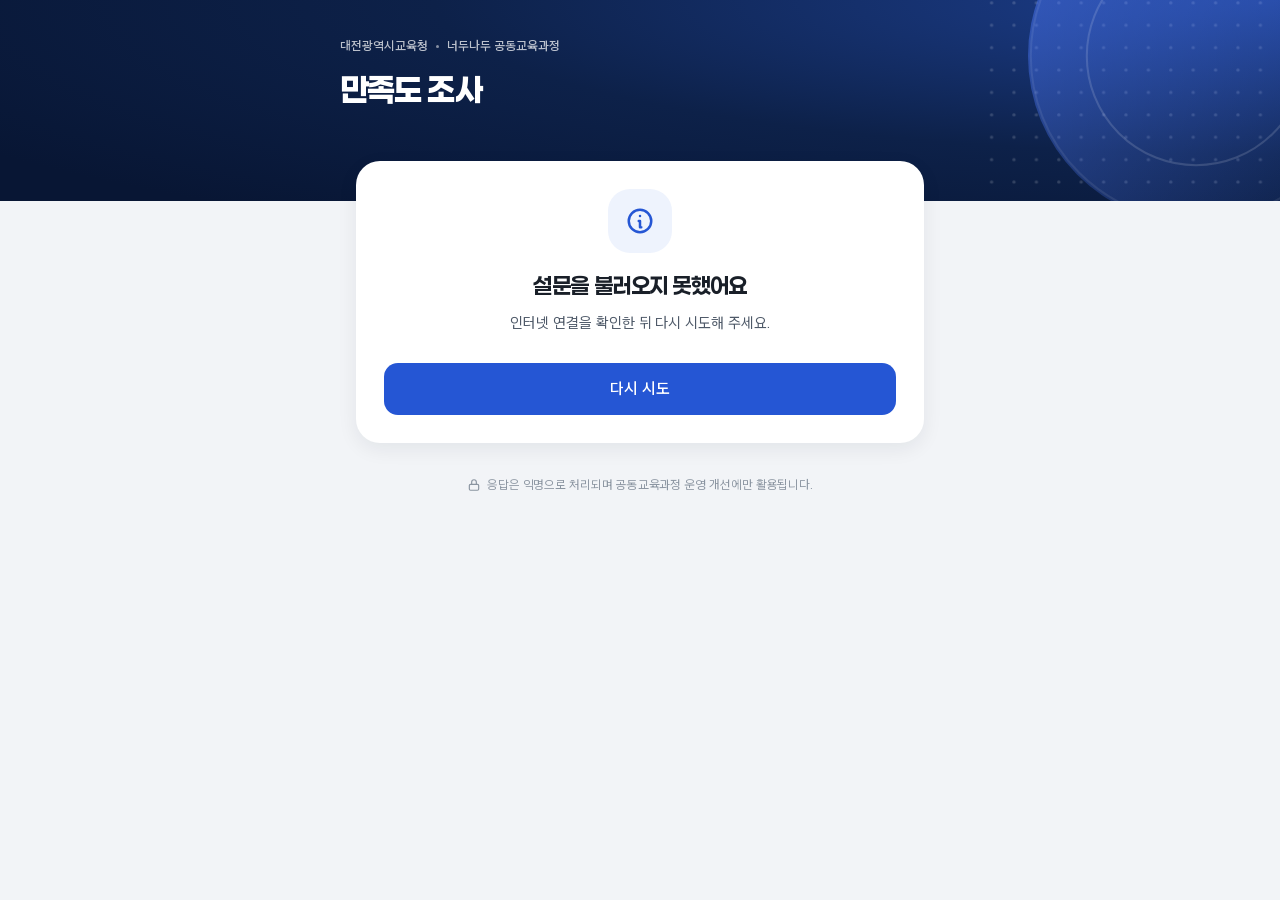
==== survey/index.html @ 4ab80ea1 "공동교육과정 만족도 조사 학생 설문 페이지 추가 (/survey/) - 학생이 QR로 접속해 강좌를 고르고 익명으로 응답하는 화면 - 워크스페이스 만족도 조사(admin.djhs-" ====
<!doctype html>
<html lang="ko">
<head>
  <meta charset="utf-8">
  <meta name="viewport" content="width=device-width, initial-scale=1, viewport-fit=cover">
  <meta name="theme-color" content="#0d2149">
  <meta name="robots" content="noindex">
  <title>공동교육과정 만족도 조사</title>
  <link rel="preconnect" href="https://fonts.googleapis.com">
  <link rel="preconnect" href="https://fonts.gstatic.com" crossorigin>
  <link rel="stylesheet" href="https://fonts.googleapis.com/css2?family=Asta+Sans:wght@400..800&display=swap">
  <link rel="icon" href="../favicon.ico">
  <link rel="icon" type="image/png" sizes="32x32" href="../favicon-32x32.png">
  <link rel="apple-touch-icon" href="../favicon-180x180.png">
  <link rel="stylesheet" href="assets/fonts/fonts.css?v=20261021">
  <link rel="stylesheet" href="assets/base.css?v=20261021">
  <link rel="stylesheet" href="assets/survey.css?v=20261021">
</head>
<body>
  <div id="demo-banner" class="demo-banner hidden">데모 모드 — 가상 데이터로 동작하며 응답은 저장되지 않습니다.</div>

  <header class="hero">
    <svg class="hero-art" viewBox="0 0 400 300" aria-hidden="true" preserveAspectRatio="xMaxYMin slice">
      <defs>
        <pattern id="dots" width="16" height="16" patternUnits="userSpaceOnUse"><circle cx="2" cy="2" r="1.2" fill="rgba(255,255,255,.16)"/></pattern>
        <linearGradient id="glow" x1="0" y1="0" x2="1" y2="1"><stop offset="0" stop-color="#4f7cff" stop-opacity=".55"/><stop offset="1" stop-color="#4f7cff" stop-opacity="0"/></linearGradient>
      </defs>
      <rect x="180" y="0" width="220" height="190" fill="url(#dots)"/>
      <circle cx="340" cy="40" r="120" fill="url(#glow)"/>
      <circle cx="340" cy="40" r="78" fill="none" stroke="rgba(255,255,255,.14)" stroke-width="1.5"/>
      <circle cx="340" cy="40" r="118" fill="none" stroke="rgba(255,255,255,.08)" stroke-width="1.5"/>
    </svg>
    <div class="hero-inner">
      <div class="hero-kicker"><span id="org-name">대전광역시교육청</span><i></i><span id="program-name">너두나두 공동교육과정</span></div>
      <h1 class="hero-title" id="survey-title"><span class="t-main">만족도 조사</span></h1>
      <div class="hero-chips" id="hero-chips"></div>
    </div>
  </header>

  <main class="wrap" id="app">
    <div class="panel center-state"><div class="spinner" aria-hidden="true"></div><p>설문을 불러오는 중…</p></div>
  </main>

  <footer class="foot" id="foot">
    <svg viewBox="0 0 24 24" width="14" height="14" fill="none" stroke="currentColor" stroke-width="2" stroke-linecap="round" stroke-linejoin="round" aria-hidden="true"><rect x="4" y="11" width="16" height="10" rx="2"/><path d="M8 11V7a4 4 0 0 1 8 0v4"/></svg>
    응답은 익명으로 처리되며 공동교육과정 운영 개선에만 활용됩니다.
  </footer>
  <div class="toast-wrap" id="toasts" aria-live="polite"></div>

  <script src="assets/config.js?v=20261021"></script>
  <script src="assets/default-questions.js?v=20261021"></script>
  <script src="assets/api.js?v=20261021"></script>
  <script src="assets/survey.js?v=20261021b"></script>
</body>
</html>
---- survey/assets/fonts/fonts.css ----
/* 페이퍼로지(Paperlogy) — 제목·숫자용 디스플레이 서체, SIL OFL 1.1 (OFL-Paperlogy.txt)
   본문·UI 서체 Asta Sans는 HTML에서 Google Fonts로 불러옵니다. */
@font-face {
  font-family: "Paperlogy";
  src: url("Paperlogy-5Medium.woff2") format("woff2");
  font-weight: 500; font-style: normal; font-display: swap;
}
@font-face {
  font-family: "Paperlogy";
  src: url("Paperlogy-6SemiBold.woff2") format("woff2");
  font-weight: 600; font-style: normal; font-display: swap;
}
@font-face {
  font-family: "Paperlogy";
  src: url("Paperlogy-7Bold.woff2") format("woff2");
  font-weight: 700; font-style: normal; font-display: swap;
}
@font-face {
  font-family: "Paperlogy";
  src: url("Paperlogy-8ExtraBold.woff2") format("woff2");
  font-weight: 800; font-style: normal; font-display: swap;
}
---- survey/assets/base.css ----
/* =====================================================================
 *  디자인 시스템 — 공동교육과정 만족도 조사
 *  제목·숫자: 페이퍼로지(Paperlogy) / 본문·UI: Asta Sans
 *  참고: 토스 디자인(여백·회색 체계·큰 터치 영역), KRDS(공공 서비스 신뢰감),
 *        Linear·Stripe 대시보드(절제된 선·표 가독성)
 * ===================================================================== */
:root {
  color-scheme: light;

  /* 서체 */
  --font-display: "Paperlogy", "Asta Sans", "Apple SD Gothic Neo", "Malgun Gothic", "맑은 고딕", sans-serif;
  --font-body: "Asta Sans", "Apple SD Gothic Neo", "Malgun Gothic", "맑은 고딕", "Noto Sans KR", system-ui, sans-serif;

  /* 중립색 */
  --bg: #f2f4f7;
  --surface: #ffffff;
  --surface-2: #f7f8fa;
  --surface-3: #eef1f5;
  --ink: #191f28;
  --ink-2: #4e5968;
  --ink-3: #8b95a1;
  --ink-4: #b0b8c1;
  --line: #e5e8eb;
  --line-2: #d1d6db;

  /* 브랜드 */
  --navy-950: #081634;
  --navy-900: #0d2149;
  --navy-800: #15306b;
  --primary: #2556d4;
  --primary-hover: #1f49b8;
  --primary-press: #1a3e9c;
  --primary-50: #eef3fd;
  --primary-100: #dce6fb;
  --primary-ink: #ffffff;
  --accent: #2a78d6;

  /* 상태 */
  --good: #0b875b;
  --good-50: #e7f6ef;
  --warn: #b26a00;
  --warn-50: #fff5e0;
  --bad: #d83a3f;
  --bad-50: #fdeeee;

  /* 5점 척도 (발산형: 파랑 ↔ 회색 ↔ 빨강) */
  --lk5: #1e4fc2;
  --lk4: #8db3f2;
  --lk3: #d3d7de;
  --lk2: #f3a8a6;
  --lk1: #d9363e;

  /* 운영 유형 */
  --t-online: #2556d4;
  --t-online-50: #eaf1fe;
  --t-offline: #5b46c9;
  --t-offline-50: #f0edfc;
  --t-career: #0b875b;
  --t-career-50: #e6f6ee;

  /* 모양 */
  --r-xs: 8px;
  --r-sm: 10px;
  --r: 14px;
  --r-lg: 18px;
  --r-xl: 24px;
  --sh-1: 0 1px 2px rgba(16, 24, 40, .04), 0 1px 3px rgba(16, 24, 40, .04);
  --sh-2: 0 6px 20px rgba(16, 24, 40, .07);
  --sh-3: 0 24px 56px rgba(16, 24, 40, .18);
  --focus: 0 0 0 3px rgba(37, 86, 212, .28);

  /* 이전 이름 호환 */
  --radius: var(--r);
  --radius-sm: var(--r-sm);
  --shadow: var(--sh-1);
  --shadow-lg: var(--sh-3);
  --primary-soft: var(--primary-50);
  --primary-2: var(--primary-hover);
  --good-soft: var(--good-50);
  --warn-soft: var(--warn-50);
  --bad-soft: var(--bad-50);
  --font: var(--font-body);
}

*, *::before, *::after { box-sizing: border-box; }
html { -webkit-text-size-adjust: 100%; text-size-adjust: 100%; }
body {
  margin: 0; background: var(--bg); color: var(--ink); font-family: var(--font-body);
  font-size: 15px; line-height: 1.6; letter-spacing: -0.005em;
  word-break: keep-all; overflow-wrap: anywhere;
  -webkit-font-smoothing: antialiased; -moz-osx-font-smoothing: grayscale;
}
button, input, select, textarea { font: inherit; color: inherit; letter-spacing: inherit; }
a { color: var(--primary); text-decoration: none; }
a:hover { text-decoration: underline; }
h1, h2, h3, h4, .display { font-family: var(--font-display); letter-spacing: -0.02em; }
.num-display { font-family: var(--font-display); font-weight: 800; letter-spacing: -0.03em; font-variant-numeric: tabular-nums; }
.hidden { display: none !important; }
.sr-only {
  position: absolute !important; width: 1px; height: 1px; padding: 0; margin: -1px; overflow: hidden;
  clip: rect(0, 0, 0, 0); white-space: nowrap; border: 0;
}

/* 버튼 */
.btn {
  display: inline-flex; align-items: center; justify-content: center; gap: 6px;
  min-height: 40px; padding: 0 16px; border-radius: var(--r-sm); border: 1px solid transparent;
  background: var(--surface-3); color: var(--ink-2); font-weight: 600; font-size: 14px; cursor: pointer;
  text-decoration: none; white-space: nowrap; user-select: none;
  transition: background .15s, color .15s, border-color .15s, box-shadow .15s, transform .08s;
  -webkit-tap-highlight-color: transparent;
}
.btn:hover { background: #e4e8ee; color: var(--ink); text-decoration: none; }
.btn:active { transform: scale(.98); }
.btn:focus-visible, .input:focus-visible, select:focus-visible, textarea:focus-visible { outline: none; box-shadow: var(--focus); }
.btn.primary { background: var(--primary); color: var(--primary-ink); }
.btn.primary:hover { background: var(--primary-hover); }
.btn.primary:active { background: var(--primary-press); }
.btn.outline { background: var(--surface); border-color: var(--line-2); color: var(--ink); }
.btn.outline:hover { background: var(--surface-2); }
.btn.danger { background: var(--bad-50); color: var(--bad); }
.btn.danger:hover { background: #fadcdc; }
.btn.ghost { background: transparent; color: var(--ink-2); }
.btn.ghost:hover { background: var(--surface-3); }
.btn.sm { min-height: 32px; padding: 0 11px; font-size: 13px; border-radius: var(--r-xs); }
.btn.lg { min-height: 52px; padding: 0 22px; font-size: 16px; border-radius: 14px; }
.btn.xl { min-height: 56px; padding: 0 24px; font-size: 17px; border-radius: 16px; font-weight: 700; }
.btn[disabled] { opacity: .45; cursor: not-allowed; transform: none; }
.btn svg { flex: none; }

/* 입력 */
.input, select.input, textarea.input {
  width: 100%; min-height: 44px; padding: 10px 14px; border: 1px solid var(--line-2); border-radius: var(--r-sm);
  background: var(--surface); outline: none; font-size: 15px; transition: border-color .15s, box-shadow .15s, background .15s;
}
.input::placeholder { color: var(--ink-4); }
.input:hover { border-color: #bfc6cf; }
.input:focus { border-color: var(--primary); box-shadow: var(--focus); }
select.input {
  appearance: none; -webkit-appearance: none; padding-right: 38px;
  background-image: url("data:image/svg+xml,%3Csvg xmlns='http://www.w3.org/2000/svg' width='12' height='12' viewBox='0 0 24 24' fill='none' stroke='%238b95a1' stroke-width='3' stroke-linecap='round' stroke-linejoin='round'%3E%3Cpath d='m6 9 6 6 6-6'/%3E%3C/svg%3E");
  background-repeat: no-repeat; background-position: right 14px center;
}
textarea.input { resize: vertical; line-height: 1.65; }
label.field { display: block; }
label.field > span { display: block; font-size: 13px; font-weight: 600; color: var(--ink-2); margin-bottom: 6px; }

/* 배지 */
.badge {
  display: inline-flex; align-items: center; gap: 4px; height: 22px; padding: 0 8px; border-radius: 6px;
  font-size: 12px; font-weight: 600; background: var(--surface-3); color: var(--ink-2); white-space: nowrap; line-height: 1;
}
.badge.online { background: var(--t-online-50); color: var(--t-online); }
.badge.offline { background: var(--t-offline-50); color: var(--t-offline); }
.badge.career { background: var(--t-career-50); color: var(--t-career); }
.badge.good { background: var(--good-50); color: var(--good); }
.badge.warn { background: var(--warn-50); color: var(--warn); }
.badge.bad { background: var(--bad-50); color: var(--bad); }
.badge .dot { width: 6px; height: 6px; border-radius: 50%; background: currentColor; }

/* 알림 */
.toast-wrap {
  position: fixed; left: 50%; bottom: max(24px, env(safe-area-inset-bottom)); transform: translateX(-50%);
  z-index: 1000; display: flex; flex-direction: column; gap: 8px; align-items: center; width: calc(100% - 32px);
  max-width: 460px; pointer-events: none;
}
.toast {
  background: rgba(25, 31, 40, .94); color: #fff; padding: 13px 18px; border-radius: 14px; box-shadow: var(--sh-3);
  font-size: 14px; font-weight: 500; animation: toastIn .22s cubic-bezier(.2, .8, .2, 1); pointer-events: auto;
  -webkit-backdrop-filter: blur(8px); backdrop-filter: blur(8px);
}
.toast.error { background: rgba(170, 36, 42, .95); }
@keyframes toastIn { from { opacity: 0; transform: translateY(10px) scale(.98); } to { opacity: 1; transform: none; } }

.spinner {
  width: 28px; height: 28px; border-radius: 50%; border: 3px solid var(--primary-100); border-top-color: var(--primary);
  animation: spin .75s linear infinite;
}
@keyframes spin { to { transform: rotate(360deg); } }

.demo-banner {
  background: #fff6dc; color: #7a5200; border-bottom: 1px solid #f3e1ad; font-size: 13px; text-align: center;
  padding: 8px 16px; font-weight: 600;
}
---- survey/assets/survey.css ----
/* =====================================================================
 *  학생용 모바일 설문
 * ===================================================================== */
body { background: var(--bg); min-height: 100vh; }

/* ---------- 히어로 ---------- */
.hero {
  position: relative; overflow: hidden; color: #fff;
  background: radial-gradient(120% 140% at 100% 0%, #1d3f8f 0%, var(--navy-900) 55%, var(--navy-950) 100%);
  padding: 26px 20px 64px;
}
.hero-art { position: absolute; top: 0; right: 0; width: 100%; max-width: 560px; height: 100%; pointer-events: none; }
.hero-inner { position: relative; max-width: 600px; margin: 0 auto; }
.hero-kicker {
  display: flex; align-items: center; gap: 8px; font-size: 12.5px; font-weight: 600; color: rgba(255, 255, 255, .72);
  letter-spacing: 0;
}
.hero-kicker i { width: 3px; height: 3px; border-radius: 50%; background: rgba(255, 255, 255, .5); }
.hero-title { margin: 14px 0 0; font-weight: 800; line-height: 1.22; letter-spacing: -0.03em; text-wrap: balance; }
.hero-title .t-term {
  display: block; font-family: var(--font-display); font-size: 15px; font-weight: 600; color: #9fb8ff; letter-spacing: -0.01em; margin-bottom: 6px;
}
.hero-title .t-main { display: block; font-size: 27px; }
.hero-chips { display: flex; flex-wrap: wrap; gap: 6px; margin-top: 16px; }
.hero-chip {
  display: inline-flex; align-items: center; gap: 5px; height: 28px; padding: 0 11px; border-radius: 999px;
  background: rgba(255, 255, 255, .1); border: 1px solid rgba(255, 255, 255, .14); color: rgba(255, 255, 255, .92);
  font-size: 12.5px; font-weight: 600;
}
.hero-chip svg { width: 13px; height: 13px; opacity: .85; }

/* ---------- 본문 틀 ---------- */
.wrap { max-width: 600px; margin: -40px auto 0; padding: 0 16px 28px; position: relative; }
.panel {
  background: var(--surface); border-radius: var(--r-xl); box-shadow: var(--sh-2); padding: 22px 20px;
}
.center-state { display: flex; flex-direction: column; align-items: center; gap: 10px; text-align: center; padding: 44px 24px 36px; color: var(--ink-2); }
.center-state h2 { margin: 8px 0 0; font-size: 22px; font-weight: 700; color: var(--ink); line-height: 1.35; }
.center-state p { margin: 0; font-size: 15px; }
.state-icon { width: 64px; height: 64px; border-radius: 22px; display: grid; place-items: center; background: var(--primary-50); color: var(--primary); }
.state-icon svg { width: 30px; height: 30px; }
.state-icon.ok { background: var(--good-50); color: var(--good); border-radius: 50%; width: 76px; height: 76px; }
.state-icon.ok svg { width: 38px; height: 38px; }
.state-icon.ok svg path { stroke-dasharray: 30; stroke-dashoffset: 30; animation: draw .5s .15s ease-out forwards; }
@keyframes draw { to { stroke-dashoffset: 0; } }

/* 단계 표시 */
.stepper { display: flex; align-items: center; gap: 6px; margin: 0 0 18px; }
.stepper .st { display: flex; align-items: center; gap: 6px; font-size: 12.5px; font-weight: 600; color: var(--ink-4); white-space: nowrap; }
.stepper .st b {
  width: 22px; height: 22px; border-radius: 50%; display: grid; place-items: center; font-family: var(--font-display);
  font-weight: 700; font-size: 12px; background: var(--surface-3); color: var(--ink-3);
}
.stepper .st.on { color: var(--ink); }
.stepper .st.on b { background: var(--primary); color: #fff; }
.stepper .st.done { color: var(--ink-2); }
.stepper .st.done b { background: var(--primary-100); color: var(--primary); }
.stepper .bar { flex: 1; height: 2px; border-radius: 2px; background: var(--line); min-width: 10px; }
.stepper .bar.done { background: var(--primary-100); }

.step-head h2 { margin: 0; font-size: 22px; font-weight: 700; line-height: 1.35; text-wrap: balance; }
.step-head p { margin: 6px 0 0; color: var(--ink-3); font-size: 14.5px; }

/* ---------- 1단계: 강좌 선택 ---------- */
.picker { display: grid; gap: 8px; margin-top: 18px; }
.search { position: relative; display: block; }
.search svg { position: absolute; left: 15px; top: 50%; width: 19px; height: 19px; transform: translateY(-50%); color: var(--ink-3); pointer-events: none; }
.search .input, .picker select.input {
  min-height: 52px; font-size: 16px; border-radius: 14px; background-color: var(--surface-2); border-color: transparent;
}
.search .input { padding-left: 44px; }
.search .input:focus, .picker select.input:focus { background-color: var(--surface); border-color: var(--primary); }
.picker select.input { font-weight: 600; color: var(--ink-2); }

.done-note {
  display: flex; align-items: center; gap: 8px; margin-top: 14px; padding: 11px 14px; border-radius: 12px;
  background: var(--good-50); color: var(--good); font-size: 13.5px; font-weight: 600;
}
.done-note svg { width: 16px; height: 16px; flex: none; }

.course-list { margin-top: 14px; display: grid; gap: 8px; }
.group-label {
  display: flex; align-items: center; gap: 8px; margin: 14px 4px 2px; font-family: var(--font-display);
  font-size: 13.5px; font-weight: 600; color: var(--ink-2); letter-spacing: -0.01em;
}
.group-label small { font-family: var(--font-body); font-weight: 600; font-size: 12px; color: var(--ink-4); }
.group-label:first-child { margin-top: 0; }
.course {
  width: 100%; text-align: left; display: flex; align-items: center; gap: 14px; padding: 15px 14px;
  background: var(--surface); border: 1px solid var(--line); border-radius: 16px; cursor: pointer;
  -webkit-tap-highlight-color: transparent; transition: border-color .15s, background .15s, transform .08s, box-shadow .15s;
}
.course:hover { border-color: var(--line-2); box-shadow: var(--sh-1); }
.course:active { transform: scale(.985); background: var(--surface-2); }
.course .c-ic { flex: none; width: 44px; height: 44px; border-radius: 13px; display: grid; place-items: center; }
.course .c-ic svg { width: 22px; height: 22px; }
.c-ic.online { background: var(--t-online-50); color: var(--t-online); }
.c-ic.offline { background: var(--t-offline-50); color: var(--t-offline); }
.c-ic.career { background: var(--t-career-50); color: var(--t-career); }
.course .c-body { flex: 1; min-width: 0; }
.course .c-name { display: block; font-weight: 700; font-size: 16.5px; line-height: 1.4; color: var(--ink); }
.course .c-meta { display: flex; flex-wrap: wrap; align-items: center; gap: 4px 8px; margin-top: 3px; font-size: 13px; color: var(--ink-3); }
.course .c-meta .sep { width: 2px; height: 2px; border-radius: 50%; background: var(--ink-4); }
.course .chev { flex: none; color: var(--ink-4); width: 20px; height: 20px; }
.course.done { cursor: default; background: var(--surface-2); border-color: transparent; }
.course.done .c-name { color: var(--ink-3); }
.course.done .c-ic { background: var(--good-50); color: var(--good); }
.course.done:active { transform: none; }
.empty { text-align: center; color: var(--ink-3); padding: 30px 10px; font-size: 14.5px; }

/* ---------- 2단계: 응답 ---------- */
.sticky {
  position: sticky; top: 0; z-index: 20; margin: 0 -16px; padding: 10px 16px 12px;
  background: rgba(242, 244, 247, .9); -webkit-backdrop-filter: saturate(1.6) blur(12px); backdrop-filter: saturate(1.6) blur(12px);
  transition: box-shadow .2s;
}
.sticky.scrolled { box-shadow: 0 1px 0 var(--line); }
.chosen {
  display: flex; align-items: center; gap: 12px; background: var(--surface); border-radius: 16px; padding: 12px 12px 12px 14px;
  box-shadow: var(--sh-2);
}
.chosen .c-ic { flex: none; width: 38px; height: 38px; border-radius: 11px; display: grid; place-items: center; }
.chosen .c-ic svg { width: 19px; height: 19px; }
.chosen .c-body { flex: 1; min-width: 0; }
.chosen .c-name { font-weight: 700; font-size: 15.5px; white-space: nowrap; overflow: hidden; text-overflow: ellipsis; }
.chosen .c-meta { font-size: 12.5px; color: var(--ink-3); white-space: nowrap; overflow: hidden; text-overflow: ellipsis; }
.progress { display: flex; align-items: center; gap: 10px; margin-top: 10px; padding: 0 2px; }
.progress .bar { flex: 1; height: 6px; background: #dfe3e8; border-radius: 99px; overflow: hidden; }
.progress .bar i { display: block; height: 100%; width: 0; background: var(--primary); border-radius: 99px; transition: width .3s cubic-bezier(.2, .8, .2, 1); }
.progress span { font-family: var(--font-display); font-size: 13px; font-weight: 700; color: var(--ink-2); min-width: 42px; text-align: right; }

.form-intro { margin: 14px 4px 0; }
.form-intro h2 { margin: 0; font-size: 21px; font-weight: 700; }
.form-intro p { margin: 4px 0 0; font-size: 14px; color: var(--ink-3); }

.section-head { display: flex; align-items: center; gap: 10px; margin: 28px 4px 10px; }
.section-head span { font-family: var(--font-display); font-size: 14px; font-weight: 700; color: var(--primary); white-space: nowrap; }
.section-head::after { content: ""; flex: 1; height: 1px; background: var(--line-2); }

.q {
  background: var(--surface); border-radius: 20px; padding: 20px 16px 16px; box-shadow: var(--sh-1);
  border: 1.5px solid transparent; scroll-margin-top: 150px; transition: border-color .2s, box-shadow .2s;
}
.q + .q { margin-top: 10px; }
.q.answered .q-no { background: var(--primary); color: #fff; }
.q.missing { border-color: var(--bad); box-shadow: 0 0 0 4px rgba(216, 58, 63, .1); }
.q fieldset { border: 0; margin: 0; padding: 0; min-width: 0; }
.q legend, .q .q-text { padding: 0; display: flex; gap: 10px; align-items: flex-start; width: 100%; }
.q .q-no {
  flex: none; min-width: 30px; height: 24px; padding: 0 7px; border-radius: 7px; display: inline-grid; place-items: center;
  font-family: var(--font-display); font-size: 12.5px; font-weight: 700; background: var(--primary-50); color: var(--primary);
  margin-top: 1px; transition: background .2s, color .2s;
}
.q .q-t { font-size: 16.5px; font-weight: 600; line-height: 1.55; color: var(--ink); }
.q .req { color: var(--bad); margin-left: 2px; }
.q .opt-note { font-size: 12.5px; color: var(--ink-3); font-weight: 500; margin-left: 4px; }

.likert { display: grid; grid-template-columns: repeat(5, 1fr); gap: 6px; margin-top: 16px; }
.likert label { position: relative; display: flex; cursor: pointer; -webkit-tap-highlight-color: transparent; }
.likert input { position: absolute; opacity: 0; width: 1px; height: 1px; }
.likert .opt {
  flex: 1; width: 100%; display: flex; flex-direction: column; align-items: center; justify-content: flex-start; gap: 6px;
  min-height: 82px; padding: 12px 2px 10px; border-radius: 14px; background: var(--surface-2); border: 1.5px solid transparent;
  text-align: center; transition: background .15s, border-color .15s, color .15s, transform .1s;
}
.likert label:hover .opt { background: var(--surface-3); }
.likert label:active .opt { transform: scale(.96); }
.likert .score { font-family: var(--font-display); font-size: 21px; font-weight: 700; line-height: 1; color: var(--ink-3); }
.likert .lab { font-size: 11.5px; line-height: 1.3; color: var(--ink-2); font-weight: 600; }
.likert input:focus-visible + .opt { box-shadow: var(--focus); }
.likert input:checked + .opt { background: var(--primary); border-color: var(--primary); box-shadow: 0 6px 16px rgba(37, 86, 212, .28); }
.likert input:checked + .opt .score, .likert input:checked + .opt .lab { color: #fff; }
.scale-ends { display: flex; justify-content: space-between; margin-top: 8px; padding: 0 4px; font-size: 11.5px; color: var(--ink-4); font-weight: 600; }

.choice { display: grid; gap: 8px; margin-top: 14px; }
.choice label {
  display: flex; align-items: center; gap: 10px; padding: 14px; border-radius: 14px; background: var(--surface-2);
  border: 1.5px solid transparent; cursor: pointer; font-weight: 600; transition: background .15s, border-color .15s;
}
.choice input { width: 18px; height: 18px; accent-color: var(--primary); }
.choice label.on { border-color: var(--primary); background: var(--primary-50); color: var(--primary-press); }

.q textarea.input {
  margin-top: 14px; min-height: 120px; font-size: 16px; background: var(--surface-2); border-color: transparent; border-radius: 14px; padding: 14px;
}
.q textarea.input:focus { background: var(--surface); border-color: var(--primary); }
.counter { text-align: right; font-size: 12px; color: var(--ink-4); margin-top: 6px; font-weight: 600; }

.submit-bar { position: relative; margin: 22px -16px 0; padding: 0 16px calc(14px + env(safe-area-inset-bottom)); }
/* 필수 문항을 모두 답하면 제출 버튼이 화면 아래에 고정됨 */
.submit-bar.ready {
  position: sticky; bottom: 0; z-index: 15; padding-top: 22px;
  background: linear-gradient(to bottom, rgba(242, 244, 247, 0), var(--bg) 38%);
  animation: rise .25s cubic-bezier(.2, .8, .2, 1);
}
@keyframes rise { from { transform: translateY(12px); opacity: .4; } to { transform: none; opacity: 1; } }
.submit-bar .btn { width: 100%; }
.submit-bar.ready .btn { box-shadow: 0 10px 24px rgba(37, 86, 212, .28); }
.submit-note { text-align: center; font-size: 12.5px; color: var(--ink-3); margin: 10px 0 0; }

/* ---------- 3단계: 완료 ---------- */
.done-list { margin: 14px 0 0; padding: 0; list-style: none; display: grid; gap: 6px; width: 100%; }
.done-list li {
  display: flex; align-items: center; gap: 10px; padding: 11px 14px; border-radius: 12px; background: var(--surface-2);
  font-size: 14px; color: var(--ink-2); text-align: left;
}
.done-list li svg { width: 16px; height: 16px; color: var(--good); flex: none; }
.done-list li b { color: var(--ink); font-weight: 700; }
.done-actions { display: grid; gap: 8px; width: 100%; margin-top: 18px; }
.done-actions .btn { width: 100%; }

.foot {
  max-width: 600px; margin: 0 auto; padding: 4px 20px 36px; font-size: 12.5px; color: var(--ink-3); text-align: center;
  display: flex; align-items: center; justify-content: center; gap: 6px;
}

@media (min-width: 560px) {
  .hero { padding: 36px 20px 76px; }
  .hero-title .t-main { font-size: 32px; }
  .panel { padding: 28px 28px; }
  .likert .lab { font-size: 12.5px; }
  .q { padding: 24px 22px 20px; }
}
@media (max-width: 350px) {
  .likert { gap: 4px; }
  .likert .lab { font-size: 10.5px; }
  .likert .score { font-size: 18px; }
  .hero-title .t-main { font-size: 24px; }
}
@media (prefers-reduced-motion: reduce) {
  *, *::before, *::after { animation: none !important; transition: none !important; }
  .state-icon.ok svg path { stroke-dashoffset: 0; }
}
.center-state .stepper { align-self: stretch; margin-bottom: 22px; }
.form-intro .stepper { margin-bottom: 14px; }
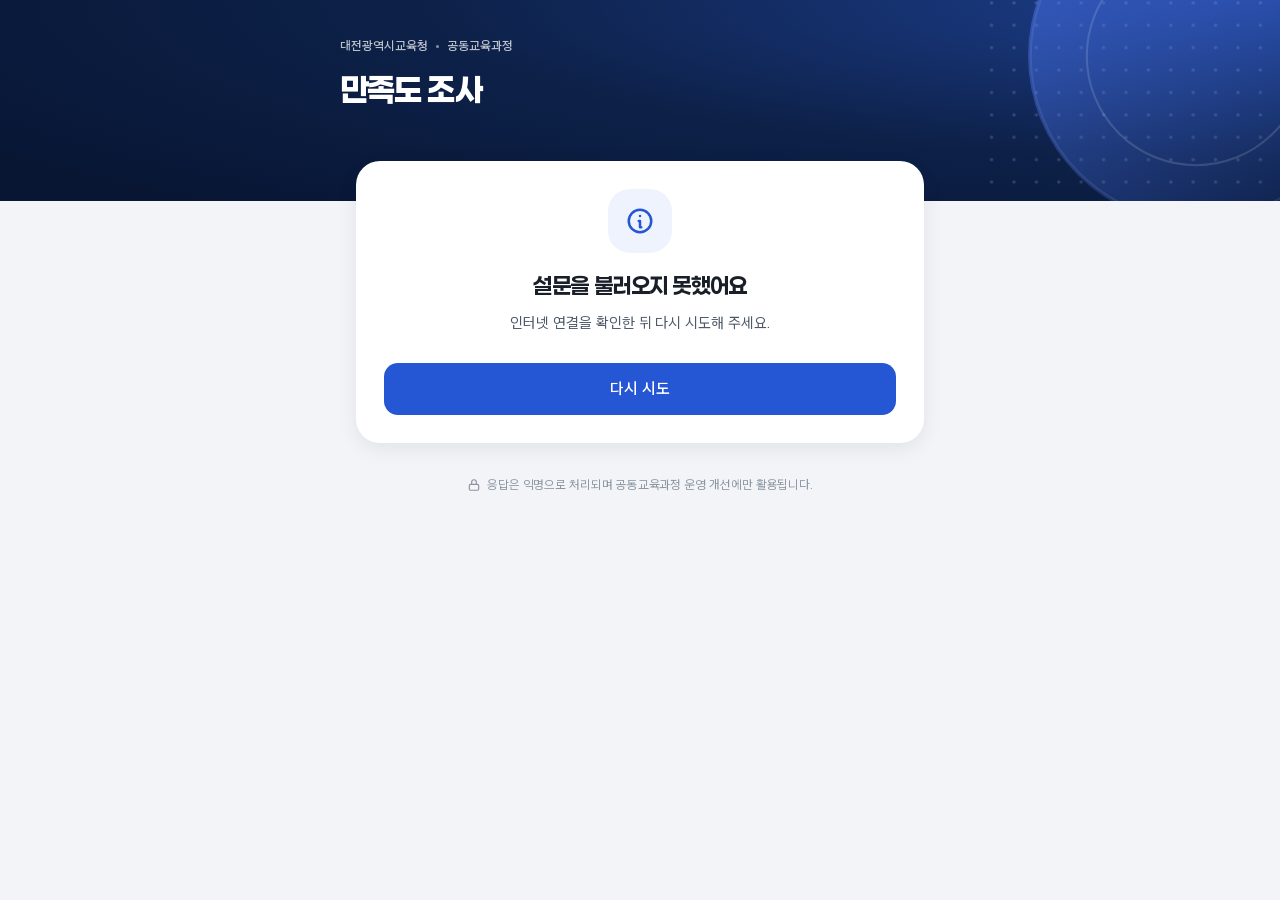
==== commit 8c50a104: "학생 설문 화면: '너두나두' 표기 삭제 (사업명은 '공동교육과정')" ====
--- a/survey/index.html
+++ b/survey/index.html
@@ -31,7 +31,7 @@
       <circle cx="340" cy="40" r="118" fill="none" stroke="rgba(255,255,255,.08)" stroke-width="1.5"/>
     </svg>
     <div class="hero-inner">
-      <div class="hero-kicker"><span id="org-name">대전광역시교육청</span><i></i><span id="program-name">너두나두 공동교육과정</span></div>
+      <div class="hero-kicker"><span id="org-name">대전광역시교육청</span><i></i><span id="program-name">공동교육과정</span></div>
       <h1 class="hero-title" id="survey-title"><span class="t-main">만족도 조사</span></h1>
       <div class="hero-chips" id="hero-chips"></div>
     </div>
@@ -47,9 +47,9 @@
   </footer>
   <div class="toast-wrap" id="toasts" aria-live="polite"></div>
 
-  <script src="assets/config.js?v=20261021"></script>
+  <script src="assets/config.js?v=20261021b"></script>
   <script src="assets/default-questions.js?v=20261021"></script>
-  <script src="assets/api.js?v=20261021"></script>
+  <script src="assets/api.js?v=20261021b"></script>
   <script src="assets/survey.js?v=20261021b"></script>
 </body>
 </html>
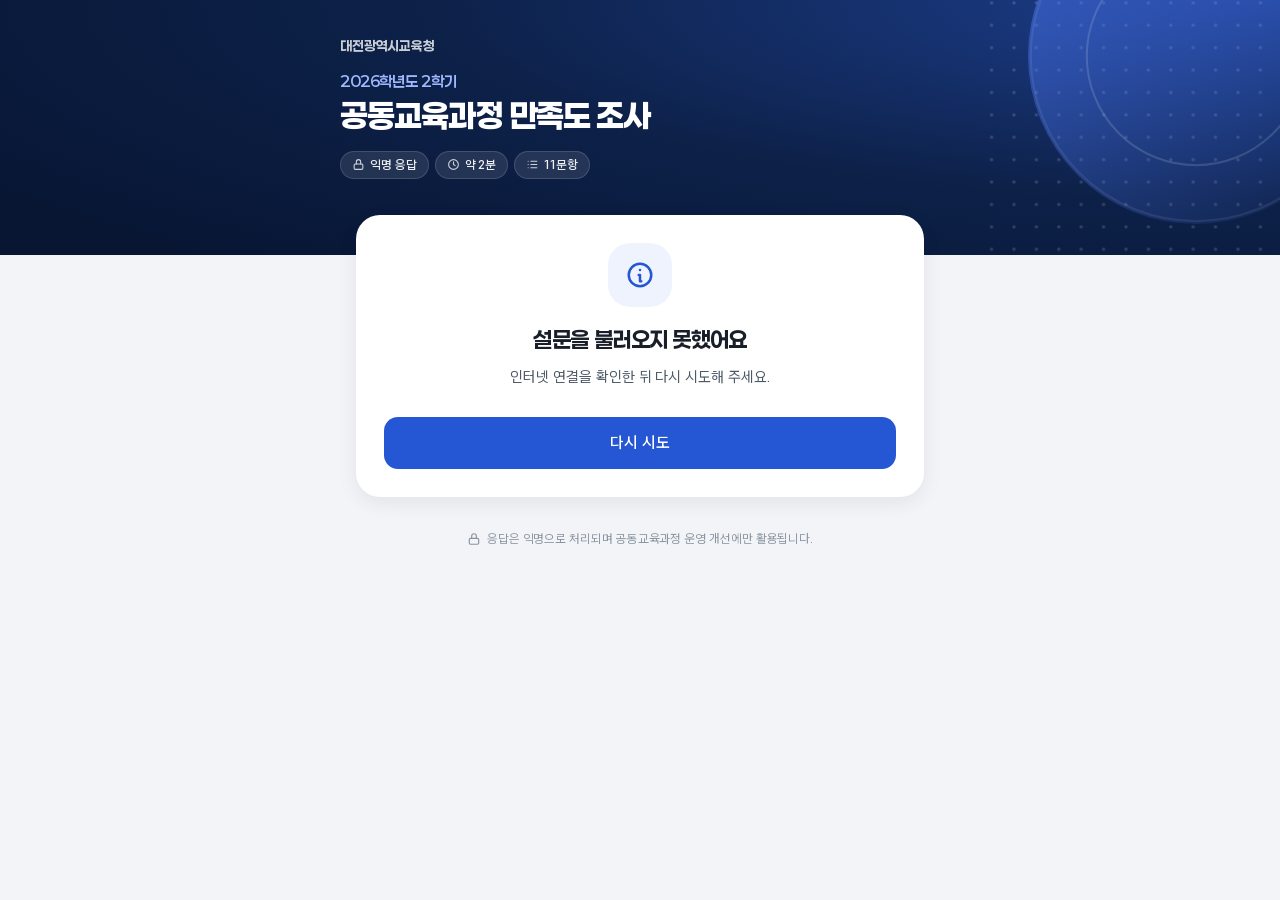
==== commit fdcaf77a: "만족도 조사: 화면이 열리자마자 설문 제목 표시, 상단은 '대전광역시교육청'만, 자동 갱신 보강 - 공유 페이지·기본 주소에 제목(2026학년도 2학기 / 공동교육과정 만족도 조사" ====
--- a/survey/index.html
+++ b/survey/index.html
@@ -5,7 +5,21 @@
   <meta name="viewport" content="width=device-width, initial-scale=1, viewport-fit=cover">
   <meta name="theme-color" content="#0d2149">
   <meta name="robots" content="noindex">
-  <title>공동교육과정 만족도 조사</title>
+  <title>2026학년도 2학기 공동교육과정 만족도 조사</title>
+  <!-- og:start  링크 미리보기. 기본 주소·설문별 공유 페이지 모두 tools/survey_share_pages.py가 설문 제목으로 채움 -->
+  <meta name="description" content="대전광역시교육청 공동교육과정 수강 학생 만족도 조사입니다. 익명으로 약 2분이면 참여할 수 있어요.">
+  <meta property="og:type" content="website">
+  <meta property="og:site_name" content="대전광역시교육청 공동교육과정">
+  <meta property="og:locale" content="ko_KR">
+  <meta property="og:title" content="2026학년도 2학기 공동교육과정 만족도 조사">
+  <meta property="og:description" content="대전광역시교육청 공동교육과정 수강 학생 만족도 조사입니다. 익명으로 약 2분이면 참여할 수 있어요.">
+  <meta property="og:url" content="https://djhs-curriculum.kro.kr/survey/">
+  <meta property="og:image" content="https://djhs-curriculum.kro.kr/survey/2026-2/og-46b0b37239.png">
+  <meta property="og:image:width" content="1200">
+  <meta property="og:image:height" content="600">
+  <meta property="og:image:alt" content="2026학년도 2학기 공동교육과정 만족도 조사">
+  <meta name="twitter:card" content="summary_large_image">
+  <!-- og:end -->
   <link rel="preconnect" href="https://fonts.googleapis.com">
   <link rel="preconnect" href="https://fonts.gstatic.com" crossorigin>
   <link rel="stylesheet" href="https://fonts.googleapis.com/css2?family=Asta+Sans:wght@400..800&display=swap">
@@ -14,7 +28,7 @@
   <link rel="apple-touch-icon" href="../favicon-180x180.png">
   <link rel="stylesheet" href="assets/fonts/fonts.css?v=20261021">
   <link rel="stylesheet" href="assets/base.css?v=20261021">
-  <link rel="stylesheet" href="assets/survey.css?v=20261021">
+  <link rel="stylesheet" href="assets/survey.css?v=20261022d">
 </head>
 <body>
   <div id="demo-banner" class="demo-banner hidden">데모 모드 — 가상 데이터로 동작하며 응답은 저장되지 않습니다.</div>
@@ -31,9 +45,11 @@
       <circle cx="340" cy="40" r="118" fill="none" stroke="rgba(255,255,255,.08)" stroke-width="1.5"/>
     </svg>
     <div class="hero-inner">
-      <div class="hero-kicker"><span id="org-name">대전광역시교육청</span><i></i><span id="program-name">공동교육과정</span></div>
-      <h1 class="hero-title" id="survey-title"><span class="t-main">만족도 조사</span></h1>
-      <div class="hero-chips" id="hero-chips"></div>
+      <div class="hero-kicker"><span id="org-name">대전광역시교육청</span></div>
+      <!-- hero:start  설문 제목·칩. tools/survey_share_pages.py가 설문 정보로 미리 채움(화면이 열리자마자 제목이 보이게) -->
+      <h1 class="hero-title" id="survey-title"><span class="t-term">2026학년도 2학기</span><span class="t-main">공동교육과정 만족도 조사</span></h1>
+      <div class="hero-chips" id="hero-chips"><span class="hero-chip"><svg viewBox="0 0 24 24" fill="none" stroke="currentColor" stroke-width="2" stroke-linecap="round" stroke-linejoin="round" aria-hidden="true"><rect x="4" y="11" width="16" height="10" rx="2"/><path d="M8 11V7a4 4 0 0 1 8 0v4"/></svg>익명 응답</span><span class="hero-chip"><svg viewBox="0 0 24 24" fill="none" stroke="currentColor" stroke-width="2" stroke-linecap="round" stroke-linejoin="round" aria-hidden="true"><circle cx="12" cy="12" r="9"/><path d="M12 7v5l3 2"/></svg>약 2분</span><span class="hero-chip"><svg viewBox="0 0 24 24" fill="none" stroke="currentColor" stroke-width="2" stroke-linecap="round" stroke-linejoin="round" aria-hidden="true"><path d="M9 6h11M9 12h11M9 18h11M4 6h.01M4 12h.01M4 18h.01"/></svg>11문항</span></div>
+      <!-- hero:end -->
     </div>
   </header>
 
@@ -48,8 +64,8 @@
   <div class="toast-wrap" id="toasts" aria-live="polite"></div>
 
   <script src="assets/config.js?v=20261021b"></script>
-  <script src="assets/default-questions.js?v=20261021"></script>
-  <script src="assets/api.js?v=20261021b"></script>
-  <script src="assets/survey.js?v=20261021b"></script>
+  <script src="assets/default-questions.js?v=20261022c"></script>
+  <script src="assets/api.js?v=20261022c"></script>
+  <script src="assets/survey.js?v=20261022d"></script>
 </body>
 </html>
--- a/survey/assets/survey.css
+++ b/survey/assets/survey.css
@@ -12,8 +12,8 @@
 .hero-art { position: absolute; top: 0; right: 0; width: 100%; max-width: 560px; height: 100%; pointer-events: none; }
 .hero-inner { position: relative; max-width: 600px; margin: 0 auto; }
 .hero-kicker {
-  display: flex; align-items: center; gap: 8px; font-size: 12.5px; font-weight: 600; color: rgba(255, 255, 255, .72);
-  letter-spacing: 0;
+  display: flex; align-items: center; gap: 8px; font-family: var(--font-display); font-size: 13.5px; font-weight: 700;
+  color: rgba(255, 255, 255, .78); letter-spacing: -0.01em;
 }
 .hero-kicker i { width: 3px; height: 3px; border-radius: 50%; background: rgba(255, 255, 255, .5); }
 .hero-title { margin: 14px 0 0; font-weight: 800; line-height: 1.22; letter-spacing: -0.03em; text-wrap: balance; }
@@ -152,7 +152,11 @@
   margin-top: 1px; transition: background .2s, color .2s;
 }
 .q .q-t { font-size: 16.5px; font-weight: 600; line-height: 1.55; color: var(--ink); }
-.q .req { color: var(--bad); margin-left: 2px; }
+/* 필수 문항 표시: 빨간 '필수 응답' 꼬리표 */
+.q .req {
+  display: inline-block; margin-left: 6px; padding: 1px 8px; border-radius: 999px; vertical-align: 2px;
+  background: #FDECEC; color: #DC2626; font-size: 12px; font-weight: 700; line-height: 1.6; white-space: nowrap;
+}
 .q .opt-note { font-size: 12.5px; color: var(--ink-3); font-weight: 500; margin-left: 4px; }
 
 .likert { display: grid; grid-template-columns: repeat(5, 1fr); gap: 6px; margin-top: 16px; }
